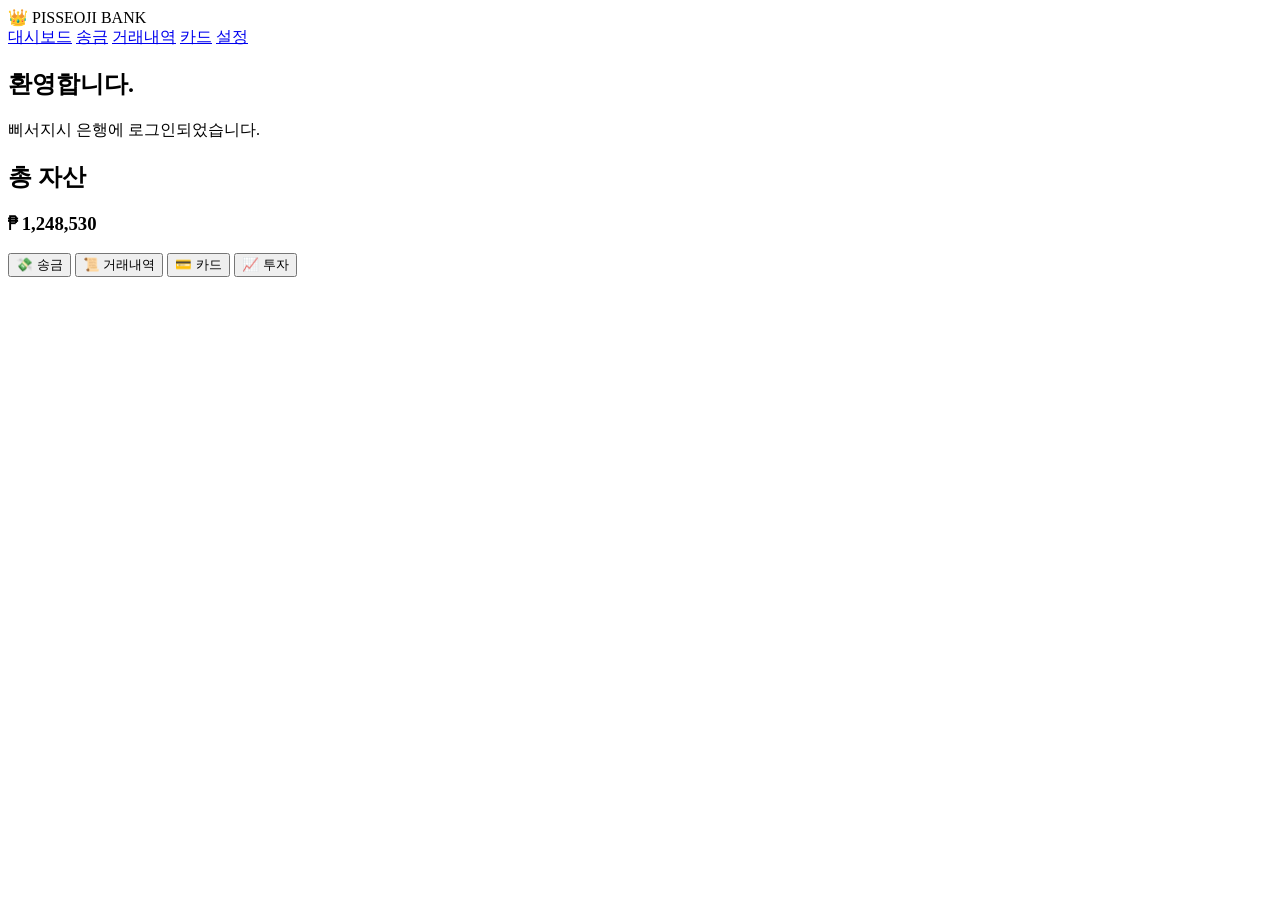
==== dashboard.html @ b97d0048 "dashboard.html 만들기" ====
<!DOCTYPE html>
<html lang="ko">
<head>
    <meta charset="UTF-8">
    <meta name="viewport" content="width=device-width, initial-scale=1.0">
    <title>대시보드 | PISSEOJI BANK</title>

    <link rel="stylesheet" href="dashboard.css">
    <script src="dashboard.js" defer></script>
</head>

<body>

<header>

    <div class="logo">
        👑 PISSEOJI BANK
    </div>

    <nav>
        <a href="#">대시보드</a>
        <a href="#">송금</a>
        <a href="#">거래내역</a>
        <a href="#">카드</a>
        <a href="#">설정</a>
    </nav>

</header>

<main>

<section class="welcome">

    <h1>환영합니다.</h1>

    <p>삐서지시 은행에 로그인되었습니다.</p>

</section>

<section class="balance">

    <h2>총 자산</h2>

    <h3>₱ 1,248,530</h3>

</section>

<section class="quick-menu">

    <button>💸 송금</button>

    <button>📜 거래내역</button>

    <button>💳 카드</button>

    <button>📈 투자</button>

</section>

</main>

</body>
</html>
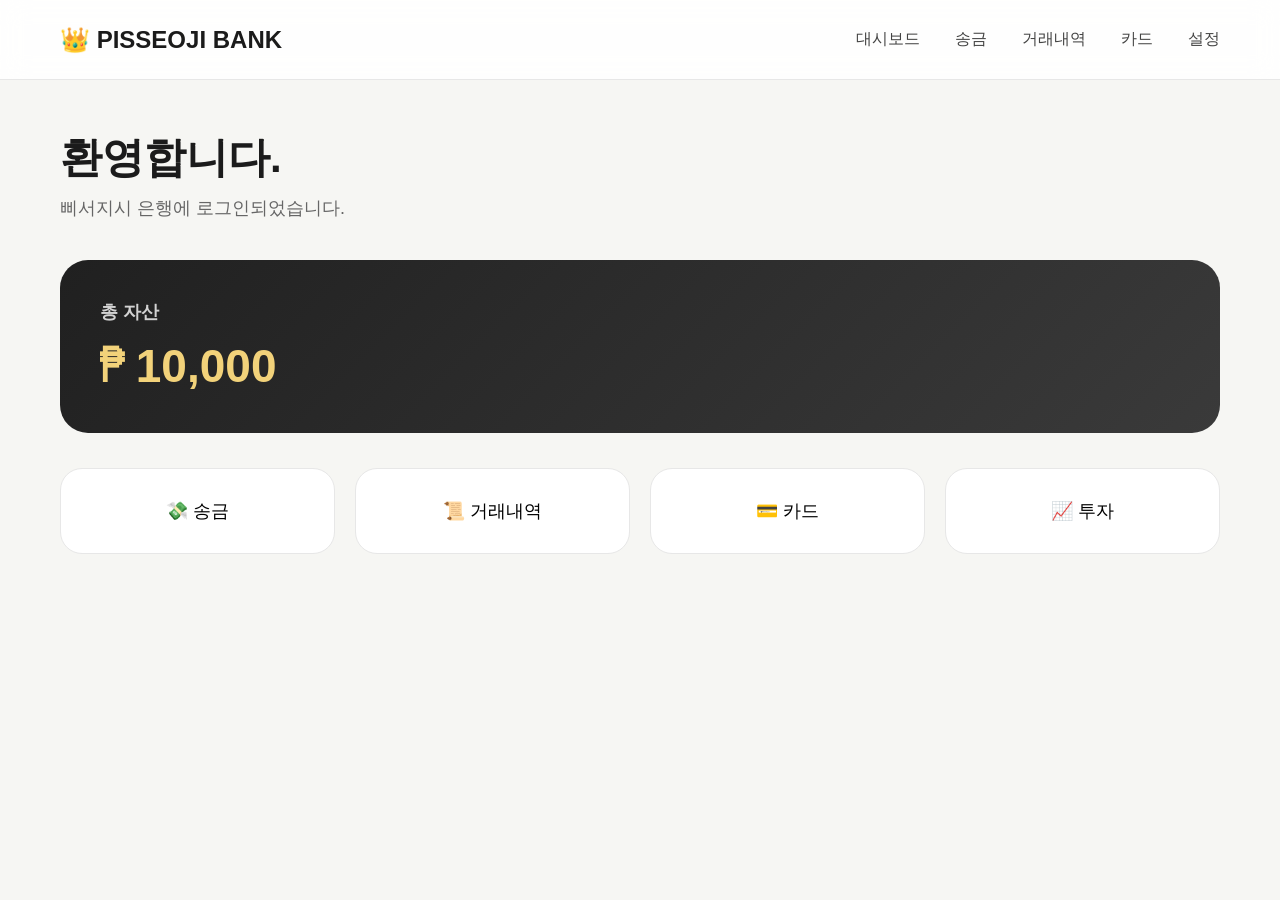
==== commit c0c5b93e: "dashboard.html 업데이트" ====
--- a/dashboard.html
+++ b/dashboard.html
@@ -41,7 +41,7 @@
 
     <h2>총 자산</h2>
 
-    <h3>₱ 1,248,530</h3>
+    <h3>₱ 10,000</h3>
 
 </section>
 
--- a/dashboard.css
+++ b/dashboard.css
@@ -0,0 +1,143 @@
+*{
+    margin:0;
+    padding:0;
+    box-sizing:border-box;
+}
+
+:root{
+    --bg:#f6f6f3;
+    --card:#ffffff;
+    --text:#1b1b1b;
+    --gold:#c8a547;
+    --border:#e7e7e7;
+}
+
+body{
+    font-family:-apple-system,BlinkMacSystemFont,"Segoe UI",Pretendard,sans-serif;
+    background:var(--bg);
+    color:var(--text);
+}
+
+header{
+    position:fixed;
+    top:0;
+    left:0;
+    width:100%;
+    height:80px;
+    background:rgba(255,255,255,.9);
+    backdrop-filter:blur(14px);
+    display:flex;
+    justify-content:space-between;
+    align-items:center;
+    padding:0 60px;
+    border-bottom:1px solid var(--border);
+    z-index:1000;
+}
+
+.logo{
+    font-size:24px;
+    font-weight:700;
+}
+
+nav{
+    display:flex;
+    gap:35px;
+}
+
+nav a{
+    text-decoration:none;
+    color:#444;
+    transition:.2s;
+}
+
+nav a:hover{
+    color:var(--gold);
+}
+
+main{
+    max-width:1200px;
+    margin:130px auto 60px;
+    padding:0 20px;
+}
+
+.welcome{
+    margin-bottom:40px;
+}
+
+.welcome h1{
+    font-size:42px;
+    margin-bottom:10px;
+}
+
+.welcome p{
+    color:#666;
+    font-size:18px;
+}
+
+.balance{
+    background:linear-gradient(135deg,#202020,#3a3a3a);
+    color:white;
+    border-radius:28px;
+    padding:40px;
+    margin-bottom:35px;
+}
+
+.balance h2{
+    font-size:18px;
+    opacity:.8;
+}
+
+.balance h3{
+    margin-top:15px;
+    font-size:46px;
+    color:#f2d27a;
+}
+
+.quick-menu{
+    display:grid;
+    grid-template-columns:repeat(4,1fr);
+    gap:20px;
+}
+
+.quick-menu button{
+    background:white;
+    border:1px solid var(--border);
+    border-radius:22px;
+    padding:30px;
+    font-size:18px;
+    cursor:pointer;
+    transition:.2s;
+}
+
+.quick-menu button:hover{
+    transform:translateY(-5px);
+    border-color:var(--gold);
+}
+
+@media(max-width:900px){
+
+    .quick-menu{
+        grid-template-columns:repeat(2,1fr);
+    }
+
+}
+
+@media(max-width:600px){
+
+    header{
+        padding:0 20px;
+    }
+
+    nav{
+        display:none;
+    }
+
+    .quick-menu{
+        grid-template-columns:1fr;
+    }
+
+    .balance h3{
+        font-size:34px;
+    }
+
+}
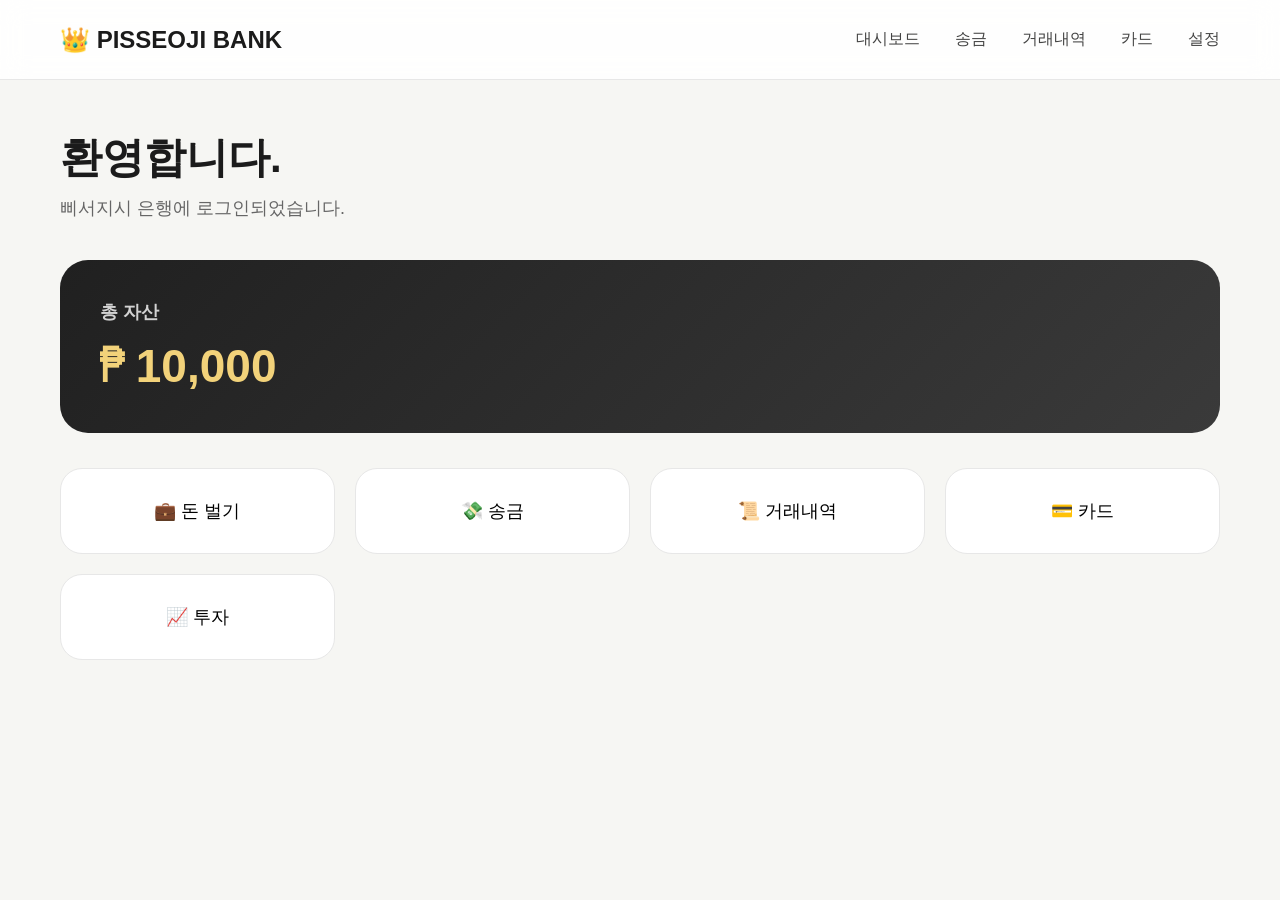
==== commit 057c7175: "dashboard.html 업데이트" ====
--- a/dashboard.html
+++ b/dashboard.html
@@ -47,13 +47,25 @@
 
 <section class="quick-menu">
 
-    <button>💸 송금</button>
+<button onclick="location.href='money.html'">
+    💼 돈 벌기
+</button>
 
-    <button>📜 거래내역</button>
+<button>
+    💸 송금
+</button>
 
-    <button>💳 카드</button>
+<button>
+    📜 거래내역
+</button>
 
-    <button>📈 투자</button>
+<button>
+    💳 카드
+</button>
+
+<button>
+    📈 투자
+</button>
 
 </section>
 
